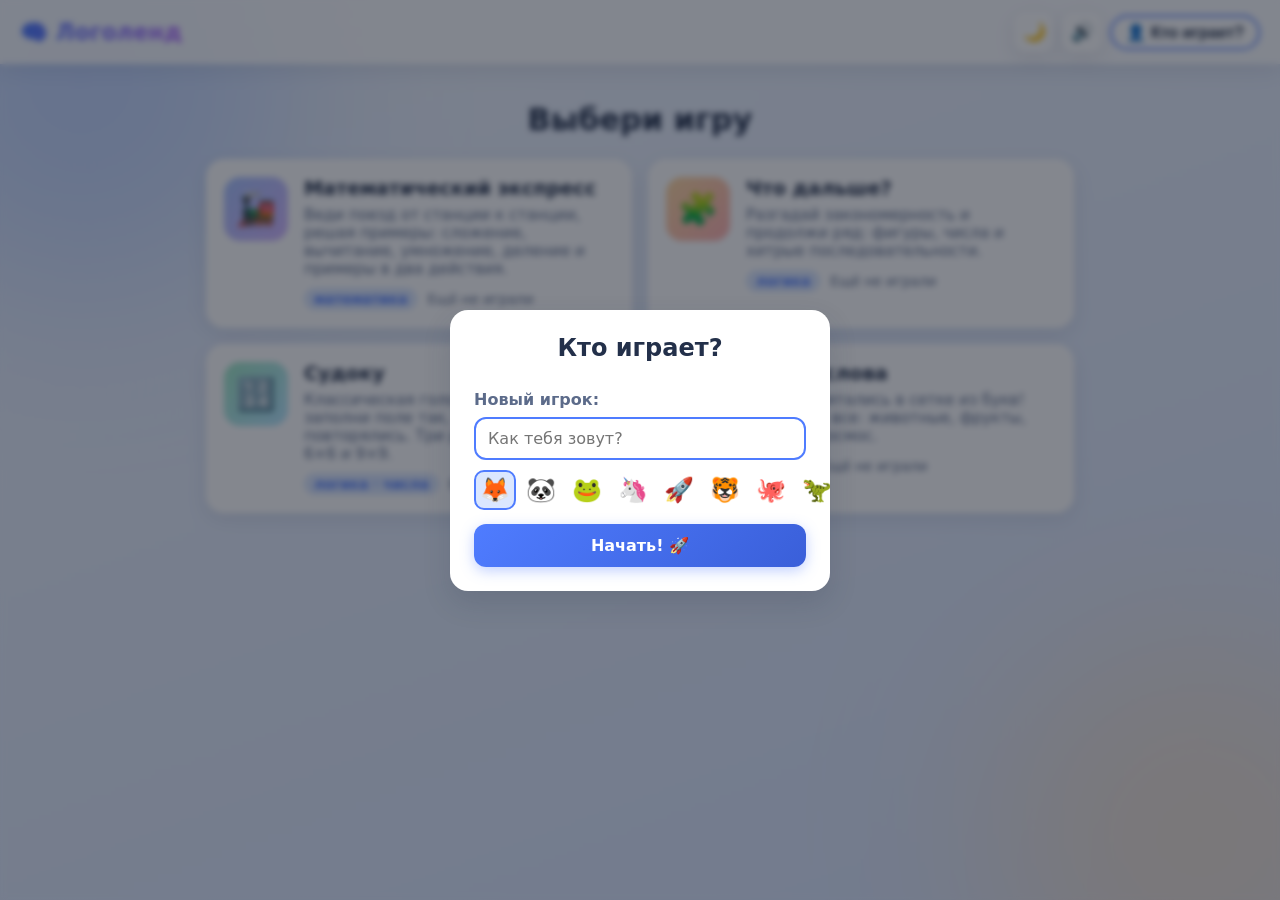
==== game.html @ 38e88299 "Логоленд: детский сайт с играми на логику 4 игры (математика, закономерности, судоку, найди слова), " ====
<!DOCTYPE html>
<html lang="ru">
<head>
  <meta charset="UTF-8">
  <meta name="viewport" content="width=device-width, initial-scale=1">
  <title>Логоленд</title>
  <meta name="theme-color" content="#4f7cff">
  <link rel="manifest" href="manifest.webmanifest">
  <link rel="icon" href="icons/icon.svg" type="image/svg+xml">
  <script>
    // Применяем тему до загрузки стилей, чтобы страница не «мигала»
    try {
      document.documentElement.dataset.theme =
        JSON.parse(localStorage.getItem('logoland.theme') || 'null')
        || (matchMedia('(prefers-color-scheme: dark)').matches ? 'dark' : 'light');
    } catch (e) {}
  </script>
  <link rel="stylesheet" href="css/style.css">
</head>
<body>
  <header class="site-header">
    <a class="back-link" href="index.html">← Все игры</a>
    <div id="gameTitle" class="game-title"></div>
    <div class="header-actions">
      <button id="themeBtn" class="icon-btn" type="button" title="Тема">🌙</button>
      <button id="soundBtn" class="icon-btn" type="button" title="Звук">🔊</button>
      <div id="profileChip" class="profile-chip profile-chip-static"></div>
    </div>
  </header>

  <main class="container">
    <div id="gameRoot" class="game-root"></div>
  </main>

  <script type="module" src="js/pages/game.js"></script>
</body>
</html>
---- css/style.css ----
:root,
:root[data-theme="light"] {
  --bg: #eef3fb;
  --bg-accent: #dbe7ff;
  --card: #ffffff;
  --ink: #23304a;
  --ink-soft: #5c6b8a;
  --primary: #4f7cff;
  --primary-dark: #3a5fd9;
  --logo-2: #b06bff;
  --right: #2eb872;
  --wrong: #ff5d5d;
  --line: #ccd6ea;
  --cell-given: #f0f4fc;
  --conflict-bg: #ffe1e1;
  --hint-flash: #ffd75e;
  --blob-1: #8fb3ff;
  --blob-2: #ffd6a1;
  --radius: 18px;
  --shadow: 0 6px 20px rgba(35, 48, 74, 0.10);
  --shadow-lift: 0 12px 28px rgba(35, 48, 74, 0.16);
}

:root[data-theme="dark"] {
  --bg: #131a2b;
  --bg-accent: #22304f;
  --card: #1c2740;
  --ink: #e8edf9;
  --ink-soft: #94a2c4;
  --primary: #6b93ff;
  --primary-dark: #4f7cff;
  --logo-2: #c08bff;
  --right: #2fbf7a;
  --wrong: #ff6b6b;
  --line: #35446b;
  --cell-given: #243356;
  --conflict-bg: #59263a;
  --hint-flash: #a8842a;
  --blob-1: #27407e;
  --blob-2: #5d3a75;
  --shadow: 0 6px 20px rgba(0, 0, 0, 0.35);
  --shadow-lift: 0 12px 28px rgba(0, 0, 0, 0.45);
}

* { box-sizing: border-box; }

body {
  margin: 0;
  font-family: 'Segoe UI', 'Nunito', system-ui, sans-serif;
  color: var(--ink);
  background: linear-gradient(160deg, var(--bg) 0%, var(--bg-accent) 100%);
  min-height: 100vh;
  transition: background 0.3s ease, color 0.3s ease;
}

/* Мягкие цветные «пятна» на фоне */
body::before,
body::after {
  content: '';
  position: fixed;
  width: 420px;
  height: 420px;
  border-radius: 50%;
  filter: blur(95px);
  opacity: 0.45;
  z-index: -1;
  pointer-events: none;
  transition: background 0.3s ease;
}

body::before { background: var(--blob-1); top: -130px; left: -130px; }
body::after { background: var(--blob-2); bottom: -150px; right: -130px; }

.container {
  max-width: 900px;
  margin: 0 auto;
  padding: 16px;
}

/* ---------- Шапка ---------- */
.site-header {
  position: sticky;
  top: 0;
  z-index: 10;
  display: flex;
  align-items: center;
  justify-content: space-between;
  gap: 12px;
  padding: 12px 20px;
  background: var(--card);
  background: color-mix(in srgb, var(--card) 80%, transparent);
  backdrop-filter: blur(12px);
  -webkit-backdrop-filter: blur(12px);
  box-shadow: var(--shadow);
  transition: background 0.3s ease;
}

.logo {
  font-size: 1.4rem;
  font-weight: 800;
  text-decoration: none;
  background: linear-gradient(90deg, var(--primary), var(--logo-2));
  -webkit-background-clip: text;
  background-clip: text;
  color: transparent;
}

.header-actions {
  display: flex;
  align-items: center;
  gap: 8px;
}

.icon-btn {
  width: 40px;
  height: 40px;
  border: none;
  border-radius: 12px;
  background: var(--card);
  box-shadow: var(--shadow);
  font-size: 1.15rem;
  cursor: pointer;
  display: grid;
  place-items: center;
  transition: transform 0.15s ease, background-color 0.3s ease;
}

.icon-btn:hover { transform: scale(1.08); }
.icon-btn:active { transform: scale(0.94); }

.back-link {
  text-decoration: none;
  color: var(--primary);
  font-weight: 700;
  white-space: nowrap;
}

.game-title {
  font-weight: 800;
  font-size: 1.1rem;
  text-align: center;
  flex: 1;
}

.profile-chip {
  border: 2px solid var(--primary);
  background: var(--card);
  color: var(--ink);
  border-radius: 999px;
  padding: 6px 14px;
  font-size: 1rem;
  font-weight: 700;
  cursor: pointer;
  white-space: nowrap;
  transition: transform 0.15s ease, background-color 0.3s ease, color 0.3s ease;
}

.profile-chip:hover { transform: scale(1.04); }
.profile-chip-static { cursor: default; }
.profile-chip-static:hover { transform: none; }

/* ---------- Главная: список игр ---------- */
.page-title {
  text-align: center;
  font-size: 1.9rem;
  margin: 22px 0;
  animation: fade-up 0.4s ease both;
}

.game-grid {
  display: grid;
  grid-template-columns: repeat(auto-fill, minmax(340px, 1fr));
  gap: 16px;
}

.game-card {
  display: flex;
  gap: 16px;
  align-items: flex-start;
  background: var(--card);
  border-radius: var(--radius);
  padding: 18px;
  text-decoration: none;
  color: var(--ink);
  box-shadow: var(--shadow);
  transition: transform 0.18s ease, box-shadow 0.18s ease, background-color 0.3s ease;
  animation: fade-up 0.45s ease both;
  animation-delay: calc(var(--i, 0) * 80ms);
}

.game-card:hover {
  transform: translateY(-4px) scale(1.01);
  box-shadow: var(--shadow-lift);
}

.game-icon {
  font-size: 2rem;
  width: 64px;
  height: 64px;
  flex-shrink: 0;
  display: grid;
  place-items: center;
  border-radius: 16px;
  background: var(--bg-accent);
}

.game-card:nth-child(6n+1) .game-icon { background: linear-gradient(135deg, #a9c4ff, #d3b7ff); }
.game-card:nth-child(6n+2) .game-icon { background: linear-gradient(135deg, #ffd9a1, #ffb2b2); }
.game-card:nth-child(6n+3) .game-icon { background: linear-gradient(135deg, #a1e8c6, #b7e6ff); }
.game-card:nth-child(6n+4) .game-icon { background: linear-gradient(135deg, #ffe6a1, #c9f0a9); }
.game-card:nth-child(6n+5) .game-icon { background: linear-gradient(135deg, #f7b6e2, #b9c8ff); }
.game-card:nth-child(6n+6) .game-icon { background: linear-gradient(135deg, #b2f0e6, #ffd9c4); }

.game-card:hover .game-icon { animation: wiggle 0.5s ease; }

.game-info h3 { margin: 0 0 6px; font-size: 1.2rem; }
.game-info p { margin: 0 0 10px; color: var(--ink-soft); font-size: 0.95rem; }

.game-meta {
  display: flex;
  gap: 10px;
  align-items: center;
  flex-wrap: wrap;
  font-size: 0.85rem;
}

.tag {
  background: var(--bg-accent);
  color: var(--primary);
  border-radius: 999px;
  padding: 3px 10px;
  font-weight: 700;
}

.best { font-weight: 700; }
.best-empty { color: var(--ink-soft); font-weight: 400; }

/* ---------- Диалог профилей ---------- */
.profile-dialog {
  border: none;
  border-radius: var(--radius);
  box-shadow: var(--shadow-lift);
  padding: 24px;
  width: min(92vw, 380px);
  background: var(--card);
  color: var(--ink);
}

.profile-dialog[open] { animation: fade-up 0.28s ease; }
.profile-dialog::backdrop { background: rgba(10, 16, 30, 0.5); backdrop-filter: blur(3px); }

.profile-dialog h2 { margin: 0 0 14px; text-align: center; }

.profile-list { display: flex; flex-direction: column; gap: 8px; margin-bottom: 14px; }

.profile-item {
  border: 2px solid var(--bg-accent);
  background: var(--card);
  color: var(--ink);
  border-radius: 12px;
  padding: 10px;
  font-size: 1.05rem;
  font-weight: 700;
  cursor: pointer;
  text-align: left;
  font-family: inherit;
  transition: border-color 0.15s ease, transform 0.15s ease;
}

.profile-item:hover { border-color: var(--primary); transform: translateX(3px); }
.profile-item.current { border-color: var(--primary); background: var(--bg-accent); }

.form-label { margin: 0 0 8px; font-weight: 700; color: var(--ink-soft); }

#profileName {
  width: 100%;
  padding: 10px 12px;
  border: 2px solid var(--bg-accent);
  border-radius: 12px;
  font-size: 1rem;
  margin-bottom: 10px;
  background: var(--card);
  color: var(--ink);
  font-family: inherit;
}

#profileName:focus { outline: none; border-color: var(--primary); }

.avatar-row {
  display: grid;
  grid-template-columns: repeat(8, 1fr);
  gap: 4px;
  margin-bottom: 14px;
}

.avatar-option input { position: absolute; opacity: 0; }

.avatar-option span {
  display: grid;
  place-items: center;
  font-size: 1.5rem;
  padding: 4px;
  border-radius: 10px;
  border: 2px solid transparent;
  cursor: pointer;
  transition: transform 0.15s ease;
}

.avatar-option span:hover { transform: scale(1.15); }

.avatar-option input:checked + span {
  border-color: var(--primary);
  background: var(--bg-accent);
}

/* ---------- Кнопки ---------- */
.btn {
  border: none;
  border-radius: 12px;
  padding: 12px 20px;
  font-size: 1rem;
  font-weight: 800;
  font-family: inherit;
  cursor: pointer;
  background: var(--bg-accent);
  color: var(--ink);
  transition: transform 0.12s ease, box-shadow 0.15s ease, background-color 0.3s ease;
}

.btn:hover { transform: translateY(-2px); box-shadow: var(--shadow); }
.btn:active { transform: scale(0.96); }

.btn-primary {
  background: linear-gradient(135deg, var(--primary), var(--primary-dark));
  color: #fff;
  box-shadow: 0 4px 14px rgba(79, 124, 255, 0.35);
}

.btn-primary:hover { filter: brightness(1.08); }

#newProfileForm .btn-primary { width: 100%; }

/* ---------- Экран игры ---------- */
.game-root { margin-top: 10px; }

.level-select { animation: fade-up 0.35s ease both; }

.game-intro {
  background: var(--card);
  border-radius: var(--radius);
  padding: 14px 18px;
  box-shadow: var(--shadow);
  font-size: 1.05rem;
}

.level-grid {
  display: grid;
  grid-template-columns: repeat(auto-fill, minmax(200px, 1fr));
  gap: 14px;
  margin-top: 14px;
}

.level-card {
  border: none;
  background: var(--card);
  color: var(--ink);
  border-radius: var(--radius);
  box-shadow: var(--shadow);
  padding: 18px 14px;
  text-align: center;
  cursor: pointer;
  font-family: inherit;
  transition: transform 0.16s ease, box-shadow 0.16s ease, background-color 0.3s ease;
}

.level-card:hover:not(:disabled) { transform: translateY(-4px); box-shadow: var(--shadow-lift); }
.level-card:hover:not(:disabled) .level-icon { animation: wiggle 0.5s ease; }
.level-card.locked { opacity: 0.55; cursor: not-allowed; }

.level-icon { font-size: 2rem; margin-bottom: 6px; }
.level-name { font-weight: 800; font-size: 1.05rem; margin-bottom: 4px; }
.level-hint { color: var(--ink-soft); font-size: 0.85rem; margin-bottom: 8px; }
.level-best { font-size: 0.9rem; font-weight: 700; }

/* ---------- Раунд ---------- */
.round { max-width: 560px; margin: 0 auto; animation: fade-up 0.3s ease both; }

.round-top {
  display: flex;
  justify-content: space-between;
  gap: 10px;
  font-weight: 700;
  color: var(--ink-soft);
  margin-bottom: 8px;
  flex-wrap: wrap;
}

.progress-track {
  height: 10px;
  border-radius: 999px;
  background: var(--card);
  overflow: hidden;
  margin-bottom: 22px;
  box-shadow: inset 0 1px 3px rgba(0, 0, 0, 0.12);
}

.progress-fill {
  height: 100%;
  background: linear-gradient(90deg, var(--primary), var(--logo-2));
  border-radius: 999px;
  transition: width 0.35s ease;
}

.question {
  background: var(--card);
  border-radius: var(--radius);
  box-shadow: var(--shadow);
  font-size: 2.4rem;
  font-weight: 800;
  text-align: center;
  padding: 34px 20px;
  margin-bottom: 20px;
}

.sequence {
  display: flex;
  flex-wrap: wrap;
  gap: 8px;
  justify-content: center;
  background: var(--card);
  border-radius: var(--radius);
  box-shadow: var(--shadow);
  padding: 26px 16px;
  margin-bottom: 20px;
}

.seq-chip {
  display: grid;
  place-items: center;
  min-width: 52px;
  height: 52px;
  padding: 0 8px;
  border-radius: 12px;
  background: var(--bg);
  font-size: 1.6rem;
  font-weight: 800;
  animation: pop-in 0.3s ease both;
  animation-delay: calc(var(--i, 0) * 45ms);
}

.seq-question {
  background: linear-gradient(135deg, var(--primary), var(--logo-2));
  color: #fff;
  font-size: 1.8rem;
}

.answer-grid {
  display: grid;
  grid-template-columns: repeat(2, 1fr);
  gap: 12px;
}

.answer-btn {
  border: none;
  background: var(--card);
  color: var(--ink);
  border-radius: var(--radius);
  box-shadow: var(--shadow);
  font-size: 1.7rem;
  font-weight: 800;
  font-family: inherit;
  padding: 20px;
  cursor: pointer;
  transition: transform 0.12s ease, background-color 0.2s ease;
}

.answer-btn:hover:not(:disabled) { transform: scale(1.04); box-shadow: var(--shadow-lift); }
.answer-btn:active:not(:disabled) { transform: scale(0.96); }
.answer-btn.right { background: var(--right); color: #fff; animation: pop 0.35s ease; }
.answer-btn.wrong { background: var(--wrong); color: #fff; animation: shake 0.4s ease; }

/* ---------- Результаты ---------- */
.results {
  max-width: 480px;
  margin: 30px auto 0;
  background: var(--card);
  border-radius: var(--radius);
  box-shadow: var(--shadow);
  text-align: center;
  padding: 30px 22px;
  animation: fade-up 0.35s ease both;
}

.results-stars { font-size: 3rem; margin-bottom: 8px; min-height: 1.3em; }

.star-pop {
  display: inline-block;
  animation: star-pop 0.5s cubic-bezier(0.34, 1.56, 0.64, 1) both;
}

.results h2 { margin: 0 0 8px; }
.results-score { color: var(--ink-soft); margin: 0 0 6px; font-size: 1.05rem; }
.results-unlock { font-weight: 800; color: var(--primary); animation: pop 0.5s ease 0.6s both; }

.results-actions {
  display: flex;
  gap: 10px;
  justify-content: center;
  flex-wrap: wrap;
  margin-top: 18px;
}

/* ---------- Судоку ---------- */
.sudoku-wrap { max-width: 480px; margin: 0 auto; animation: fade-up 0.3s ease both; }

.sudoku-board {
  display: grid;
  width: min(92vw, 440px);
  margin: 0 auto 18px;
  background: var(--card);
  border: 3px solid var(--ink);
  border-radius: 10px;
  overflow: hidden;
  box-shadow: var(--shadow);
}

.sudoku-cell {
  aspect-ratio: 1;
  display: grid;
  place-items: center;
  border: 1px solid var(--line);
  background: var(--card);
  font-family: inherit;
  font-weight: 800;
  font-size: 1.4rem;
  color: var(--primary);
  cursor: pointer;
  padding: 0;
  transition: background-color 0.15s ease;
}

.sudoku-cell.given { color: var(--ink); background: var(--cell-given); cursor: default; }
.sudoku-cell.sel { background: var(--bg-accent); outline: 2px solid var(--primary); outline-offset: -2px; }
.sudoku-cell.conflict { background: var(--conflict-bg); color: var(--wrong); animation: shake 0.3s ease; }
.sudoku-cell.box-r { border-right: 2px solid var(--ink); }
.sudoku-cell.box-b { border-bottom: 2px solid var(--ink); }
.sudoku-s9 .sudoku-cell { font-size: 1.05rem; }

.numpad {
  display: flex;
  flex-wrap: wrap;
  gap: 8px;
  justify-content: center;
  max-width: 440px;
  margin: 0 auto;
}

.pad-btn {
  min-width: 48px;
  height: 48px;
  border: none;
  border-radius: 10px;
  background: var(--card);
  box-shadow: var(--shadow);
  font-family: inherit;
  font-size: 1.2rem;
  font-weight: 800;
  cursor: pointer;
  color: var(--ink);
  transition: transform 0.12s ease, background-color 0.2s ease;
}

.pad-btn:hover { background: var(--bg-accent); transform: translateY(-2px); }
.pad-btn:active { transform: scale(0.92); }

.game-toolbar {
  display: flex;
  gap: 8px;
  justify-content: center;
  flex-wrap: wrap;
  margin-top: 14px;
}

/* ---------- Найди слова ---------- */
.ws-wrap { max-width: 560px; margin: 0 auto; animation: fade-up 0.3s ease both; }

.ws-topic { text-align: center; font-weight: 800; font-size: 1.15rem; margin-bottom: 10px; }

.word-chips {
  display: flex;
  flex-wrap: wrap;
  gap: 6px;
  justify-content: center;
  margin-bottom: 14px;
}

.word-chip {
  background: var(--card);
  border-radius: 999px;
  padding: 4px 12px;
  font-weight: 700;
  font-size: 0.95rem;
  box-shadow: var(--shadow);
  transition: background-color 0.25s ease, color 0.25s ease;
}

.word-chip.done { text-decoration: line-through; color: #fff; background: var(--right); animation: pop 0.4s ease; }

.ws-grid {
  display: grid;
  gap: 3px;
  width: min(92vw, 520px);
  margin: 0 auto 4px;
}

.ws-cell {
  aspect-ratio: 1;
  display: grid;
  place-items: center;
  border: none;
  border-radius: 8px;
  background: var(--card);
  box-shadow: 0 1px 4px rgba(0, 0, 0, 0.1);
  font-family: inherit;
  font-weight: 800;
  font-size: 1.05rem;
  color: var(--ink);
  cursor: pointer;
  padding: 0;
  transition: background-color 0.15s ease, transform 0.12s ease;
}

.ws-cell:hover { transform: scale(1.08); }
.ws-cell.sel { background: var(--primary); color: #fff; transform: scale(1.08); }
.ws-cell.found { background: var(--right); color: #fff; }
.ws-cell.just-found { background: var(--right); color: #fff; animation: pop 0.45s ease; }
.ws-cell.wrongflash { background: var(--wrong); color: #fff; animation: shake 0.35s ease; }
.ws-cell.hintflash { background: var(--hint-flash); animation: pop 0.4s ease; }

.ws-help { text-align: center; color: var(--ink-soft); font-size: 0.9rem; }

/* ---------- Конфетти ---------- */
.confetti {
  position: fixed;
  inset: 0;
  overflow: hidden;
  pointer-events: none;
  z-index: 999;
}

.confetti i {
  position: absolute;
  top: -20px;
  border-radius: 3px;
  opacity: 0;
  animation-name: confetti-fall;
  animation-timing-function: ease-in;
  animation-fill-mode: forwards;
}

/* ---------- Анимации ---------- */
@keyframes fade-up {
  from { opacity: 0; transform: translateY(14px); }
  to { opacity: 1; transform: none; }
}

@keyframes pop-in {
  from { opacity: 0; transform: scale(0.5); }
  to { opacity: 1; transform: scale(1); }
}

@keyframes pop {
  50% { transform: scale(1.12); }
}

@keyframes shake {
  0%, 100% { transform: translateX(0); }
  20%, 60% { transform: translateX(-6px); }
  40%, 80% { transform: translateX(6px); }
}

@keyframes wiggle {
  25% { transform: rotate(-8deg); }
  75% { transform: rotate(8deg); }
}

@keyframes star-pop {
  from { transform: scale(0) rotate(-30deg); opacity: 0; }
  to { transform: scale(1) rotate(0); opacity: 1; }
}

@keyframes confetti-fall {
  0% { opacity: 1; transform: translate(0, 0) rotate(0deg); }
  100% { opacity: 1; transform: translate(var(--dx, 0), 105vh) rotate(680deg); }
}

/* ---------- Адаптивность и доступность ---------- */
@media (max-width: 480px) {
  .question { font-size: 1.8rem; padding: 24px 14px; }
  .answer-btn { font-size: 1.4rem; padding: 16px; }
  .game-grid { grid-template-columns: 1fr; }
}

@media (prefers-reduced-motion: reduce) {
  *, *::before, *::after {
    animation: none !important;
    transition: none !important;
  }
}
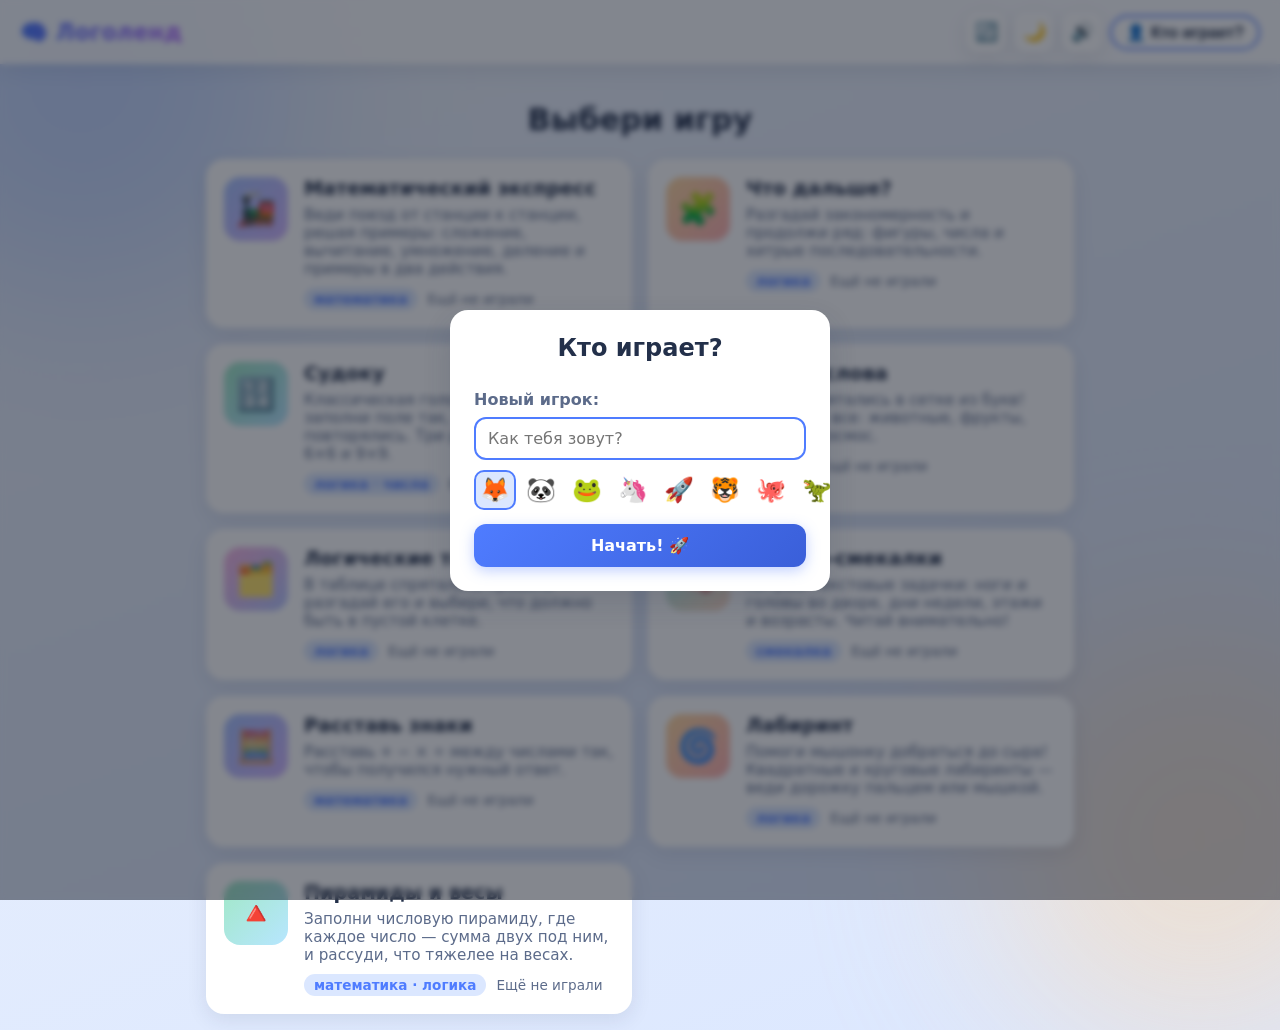
==== commit 82651c1e: "Надёжное обновление версии: кнопка обновления и автообновление Главная причина застревания на старой" ====
--- a/game.html
+++ b/game.html
@@ -22,6 +22,7 @@
     <a class="back-link" href="index.html">← Все игры</a>
     <div id="gameTitle" class="game-title"></div>
     <div class="header-actions">
+      <button id="refreshBtn" class="icon-btn" type="button" title="Обновить игры до новой версии">🔄</button>
       <button id="themeBtn" class="icon-btn" type="button" title="Тема">🌙</button>
       <button id="soundBtn" class="icon-btn" type="button" title="Звук">🔊</button>
       <div id="profileChip" class="profile-chip profile-chip-static"></div>
--- a/css/style.css
+++ b/css/style.css
@@ -127,6 +127,11 @@
 
 .icon-btn:hover { transform: scale(1.08); }
 .icon-btn:active { transform: scale(0.94); }
+.icon-btn.spinning { animation: spin 0.8s linear infinite; }
+
+@keyframes spin {
+  to { transform: rotate(360deg); }
+}
 
 .back-link {
   text-decoration: none;
@@ -360,6 +365,37 @@
   margin-top: 14px;
 }
 
+/* Переключатель способа ответа */
+.mode-switch {
+  display: grid;
+  grid-template-columns: repeat(auto-fit, minmax(220px, 1fr));
+  gap: 10px;
+  margin-top: 14px;
+}
+
+.mode-btn {
+  display: grid;
+  gap: 2px;
+  padding: 12px 14px;
+  border: 2px solid transparent;
+  border-radius: 14px;
+  background: var(--card);
+  box-shadow: var(--shadow);
+  color: var(--ink);
+  font-family: inherit;
+  cursor: pointer;
+  text-align: left;
+  transition: border-color 0.15s ease, transform 0.15s ease;
+}
+
+.mode-btn:hover { transform: translateY(-2px); }
+.mode-btn.active { border-color: var(--primary); background: var(--bg-accent); }
+
+.mode-title { font-weight: 800; font-size: 1rem; }
+.mode-hint { color: var(--ink-soft); font-size: 0.85rem; }
+
+.results-mode { color: var(--ink-soft); font-size: 0.9rem; margin: 0; }
+
 .level-card {
   border: none;
   background: var(--card);
@@ -638,6 +674,26 @@
 .ws-cell.hintflash { background: var(--hint-flash); animation: pop 0.4s ease; }
 
 .ws-help { text-align: center; color: var(--ink-soft); font-size: 0.9rem; }
+
+/* ---------- Плашка «вышла новая версия» ---------- */
+.update-banner {
+  position: fixed;
+  left: 50%;
+  bottom: 16px;
+  transform: translateX(-50%);
+  z-index: 100;
+  display: flex;
+  align-items: center;
+  gap: 12px;
+  padding: 10px 12px 10px 18px;
+  border-radius: 999px;
+  background: var(--card);
+  box-shadow: var(--shadow-lift);
+  font-weight: 700;
+  animation: fade-up 0.35s ease both;
+}
+
+.update-banner .btn { padding: 8px 16px; }
 
 /* ---------- Конфетти ---------- */
 .confetti {
@@ -694,6 +750,290 @@
   100% { opacity: 1; transform: translate(var(--dx, 0), 105vh) rotate(680deg); }
 }
 
+/* ---------- Логические таблицы ---------- */
+.matrix-round { max-width: 480px; margin: 0 auto; }
+
+.matrix-question {
+  text-align: center;
+  font-weight: 700;
+  color: var(--ink-soft);
+  margin: 0 0 14px;
+}
+
+.matrix-board {
+  display: grid;
+  grid-template-columns: repeat(3, 1fr);
+  gap: 6px;
+  width: min(88vw, 360px);
+  margin: 0 auto 20px;
+}
+
+.matrix-cell {
+  aspect-ratio: 1;
+  background: var(--card);
+  border-radius: 12px;
+  box-shadow: var(--shadow);
+  display: grid;
+  place-items: center;
+  padding: 6px;
+  color: var(--ink);
+}
+
+.matrix-cell.matrix-target {
+  background: var(--bg-accent);
+  outline: 2px dashed var(--primary);
+  outline-offset: -4px;
+  font-size: 2rem;
+  font-weight: 800;
+  color: var(--primary);
+}
+
+.matrix-svg { width: 100%; height: 100%; }
+
+.matrix-options {
+  display: grid;
+  grid-template-columns: repeat(3, 1fr);
+  gap: 10px;
+}
+
+.matrix-option-btn {
+  padding: 10px;
+  aspect-ratio: 1;
+  display: grid;
+  place-items: center;
+  color: var(--ink);
+}
+
+.matrix-option-btn .matrix-svg { width: 90%; height: 90%; }
+
+.matrix-options.wide { grid-template-columns: repeat(2, 1fr); }
+.matrix-options.wide .matrix-option-btn { aspect-ratio: 2 / 1; }
+
+@media (max-width: 480px) {
+  .matrix-options { grid-template-columns: repeat(2, 1fr); }
+}
+
+/* ---------- Задачи-смекалки ---------- */
+.teaser-question { font-size: 1.25rem; line-height: 1.5; text-align: left; }
+
+.teaser-answer-row {
+  display: flex;
+  gap: 10px;
+  justify-content: center;
+  align-items: stretch;
+}
+
+.teaser-input {
+  width: 140px;
+  padding: 12px 14px;
+  border: 2px solid var(--bg-accent);
+  border-radius: 12px;
+  font-size: 1.3rem;
+  font-weight: 800;
+  font-family: inherit;
+  text-align: center;
+  background: var(--card);
+  color: var(--ink);
+}
+
+.teaser-input:focus { outline: none; border-color: var(--primary); }
+
+.weekday-grid {
+  display: grid;
+  grid-template-columns: repeat(auto-fill, minmax(150px, 1fr));
+  gap: 8px;
+}
+
+.weekday-btn { padding: 12px 8px; }
+
+.teaser-feedback {
+  text-align: center;
+  font-weight: 800;
+  font-size: 1.1rem;
+  min-height: 1.4em;
+  margin: 14px 0 0;
+}
+
+.teaser-feedback.ok { color: var(--right); }
+.teaser-feedback.bad { color: var(--wrong); }
+
+/* ---------- Расставь знаки ---------- */
+.signs-expr {
+  display: flex;
+  flex-wrap: wrap;
+  gap: 10px;
+  justify-content: center;
+  align-items: center;
+  background: var(--card);
+  border-radius: var(--radius);
+  box-shadow: var(--shadow);
+  padding: 26px 16px;
+  margin-bottom: 8px;
+}
+
+.signs-num { font-size: 2rem; font-weight: 800; }
+
+.signs-slot {
+  width: 52px;
+  height: 52px;
+  border: 2px dashed var(--primary);
+  border-radius: 12px;
+  background: var(--bg-accent);
+  color: var(--primary);
+  font-size: 1.6rem;
+  font-weight: 800;
+  font-family: inherit;
+  cursor: pointer;
+  transition: transform 0.12s ease;
+}
+
+.signs-slot:hover:not(:disabled) { transform: scale(1.1); }
+.signs-slot.picked { border-style: solid; background: var(--card); color: var(--ink); }
+
+/* ---------- Лабиринт ---------- */
+.maze-wrap { max-width: 560px; margin: 0 auto; animation: fade-up 0.3s ease both; }
+
+.maze-grid {
+  display: grid;
+  width: min(92vw, 520px);
+  width: min(92vw, 520px, calc(100dvh - 210px)); /* квадрат должен влезать по высоте */
+  margin: 8px auto 12px;
+  background: var(--card);
+  border-radius: 8px;
+  box-shadow: var(--shadow);
+  padding: 4px;
+  touch-action: none;
+  user-select: none;
+  -webkit-user-select: none;
+}
+
+.maze-cell.path { background: var(--bg-accent); }
+
+.maze-svg {
+  display: block;
+  width: min(92vw, 520px);
+  width: min(92vw, 520px, calc(100dvh - 190px));
+  margin: 8px auto 8px;
+  background: var(--card);
+  border-radius: 16px;
+  box-shadow: var(--shadow);
+  touch-action: none;
+  user-select: none;
+  -webkit-user-select: none;
+}
+
+.maze-walls {
+  stroke: var(--ink);
+  stroke-width: 4;
+  fill: none;
+  stroke-linecap: round;
+}
+
+.maze-trail {
+  stroke: var(--primary);
+  stroke-width: 8;
+  fill: none;
+  stroke-linecap: round;
+  stroke-linejoin: round;
+  opacity: 0.75;
+}
+
+.maze-emoji {
+  text-anchor: middle;
+  dominant-baseline: central;
+  pointer-events: none;
+}
+
+.maze-cell {
+  aspect-ratio: 1;
+  display: grid;
+  place-items: center;
+  min-width: 0;
+  min-height: 0;
+  overflow: hidden;
+  line-height: 1;
+  border: 0 solid var(--line);
+}
+
+.maze-cell.wt { border-top-width: 2px; }
+.maze-cell.wr { border-right-width: 2px; }
+.maze-cell.wb { border-bottom-width: 2px; }
+.maze-cell.wl { border-left-width: 2px; }
+
+/* Кнопки закреплены в нижних углах экрана — под большие пальцы на планшете */
+.maze-controls {
+  position: fixed;
+  left: 10px;
+  right: 10px;
+  bottom: 10px;
+  display: flex;
+  justify-content: space-between;
+  align-items: flex-end;
+  pointer-events: none; /* пространство между кластерами не перехватывает нажатия */
+  z-index: 30;
+}
+
+.maze-cluster { display: flex; gap: 12px; pointer-events: auto; }
+.maze-cluster-v { flex-direction: column; }
+
+/* чтобы кнопка «К лабиринтам» не пряталась под закреплёнными стрелками */
+.maze-wrap.with-pad { padding-bottom: 150px; }
+
+.maze-pad-btn {
+  width: 66px;
+  height: 66px;
+  font-size: 1.6rem;
+  touch-action: manipulation;
+  user-select: none;
+  -webkit-user-select: none;
+}
+
+/* ---------- Пирамиды и весы ---------- */
+.pyramid {
+  display: flex;
+  flex-direction: column;
+  align-items: center;
+  gap: 6px;
+  background: var(--card);
+  border-radius: var(--radius);
+  box-shadow: var(--shadow);
+  padding: 22px 12px;
+  margin-bottom: 14px;
+}
+
+.pyramid-row { display: flex; gap: 6px; }
+
+.pyramid-cell {
+  width: clamp(54px, 14vw, 68px);
+  height: 48px;
+  display: grid;
+  place-items: center;
+  border: 2px solid var(--line);
+  border-radius: 10px;
+  background: var(--bg);
+  font-size: 1.15rem;
+  font-weight: 800;
+  font-family: inherit;
+  color: var(--ink);
+  padding: 0;
+}
+
+.pyramid-cell.hidden-cell {
+  background: var(--bg-accent);
+  border: 2px dashed var(--primary);
+  cursor: pointer;
+}
+
+.pyramid-cell.sel { outline: 3px solid var(--primary); }
+.pyramid-cell.solved { background: var(--right); border-color: var(--right); color: #fff; animation: pop 0.4s ease; }
+.pyramid-cell.shake { animation: shake 0.4s ease; }
+
+.pyramid-choices .answer-btn { font-size: 1.3rem; padding: 14px; }
+
+.scales-facts { font-size: 1.4rem; display: grid; gap: 10px; }
+.scales-fact { font-weight: 700; }
+.scales-question { font-weight: 800; color: var(--primary); margin-top: 6px; }
+
 /* ---------- Адаптивность и доступность ---------- */
 @media (max-width: 480px) {
   .question { font-size: 1.8rem; padding: 24px 14px; }
